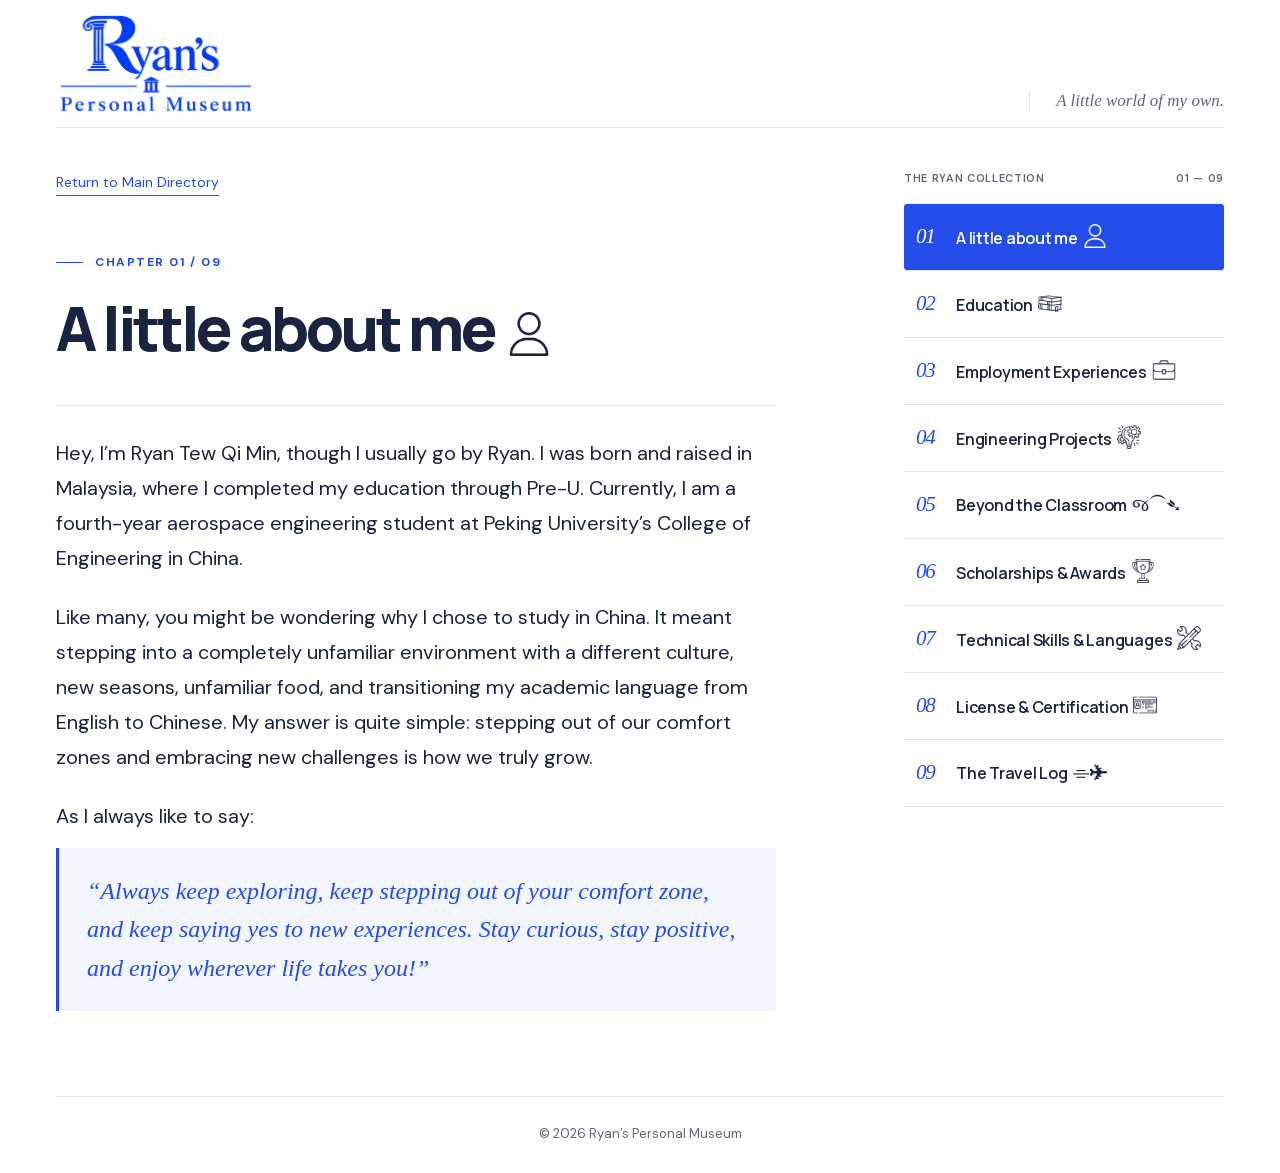
==== about-me/index.html @ bffceb53 "Publish my website" ====
<!doctype html>
<html lang="en">
<head>
  <meta charset="utf-8">
  <meta name="viewport" content="width=device-width, initial-scale=1">
  <meta name="description" content="A little about me — a chapter of Ryan’s Personal Museum.">
  <meta name="theme-color" content="#234ce9">
  <title>A little about me · Ryan’s Personal Museum</title>
  <link rel="icon" type="image/png" href="/favicon-ryan-7318a8cf01.png" sizes="128x128">
  <link rel="stylesheet" href="/assets/fonts/fonts.css">
  <style>
    :root{--blue:#234ce9;--ink:#1a2440;--muted:#606779;--yellow:#ffdf55;--paper:#f2f5fc;--line:#e1e5ee;font-family:'DM Sans',sans-serif;color:var(--ink);background:#fff;color-scheme:light}
    *{box-sizing:border-box}html{scroll-behavior:smooth;scroll-padding-top:2rem}body{margin:0;-webkit-font-smoothing:antialiased}a{color:inherit;text-decoration:none}button{font:inherit;cursor:pointer}button:disabled{cursor:wait;opacity:.65}a,button,input{-webkit-tap-highlight-color:transparent}button:focus-visible,a:focus-visible,input:focus-visible{outline:3px solid var(--blue);outline-offset:6px}.skip{position:fixed;top:-10rem;left:1rem;z-index:5;background:#fff;padding:1rem}.skip:focus{top:1rem}[hidden]{display:none!important}
    .container{width:min(1240px,calc(100% - 112px));margin-inline:auto}.header{height:112px;display:flex;align-items:center;justify-content:space-between;border-bottom:1px solid var(--line)}.brand{display:flex;gap:12px;align-items:center}.brand-mark{width:43px;height:49px;display:grid;place-items:center;border:2px solid var(--blue);border-radius:22px 22px 4px 4px;font:italic bold 32px Georgia,serif;color:var(--blue)}.brand-name{display:block;font:italic 25px Georgia,serif;line-height:1.2}.brand-sub{display:block;font-size:12px;font-weight:700;letter-spacing:.12em;line-height:1.5}.nav{display:flex;align-items:center;gap:32px;font-size:14px}.nav a{padding:10px 0}.nav a:hover{color:var(--blue)}.nav .active{color:var(--blue);border-bottom:1px solid var(--blue)}.nav-note{font:italic 17px Georgia,serif;padding-left:26px;border-left:1px solid var(--line);color:var(--muted)}
    .hero{min-height:690px;display:grid;grid-template-columns:1.17fr 1fr;align-items:center;gap:38px;padding-block:74px 82px}.eyebrow{font-size:12px;font-weight:700;letter-spacing:.13em;color:var(--blue);display:flex;align-items:center;gap:12px;margin:0 0 24px}.eyebrow:before{content:'';height:1px;width:27px;background:currentColor}.hero h1{font-family:Manrope,sans-serif;font-size:clamp(4rem,6.5vw,6.1rem);font-weight:800;letter-spacing:-.065em;line-height:1.08;margin:0}.hero h1 span{display:block}.hero h1 .accent{color:var(--blue)}.welcome{font-size:20px;line-height:1.65;color:var(--muted);max-width:490px;margin:27px 0 29px}.welcome strong{font-weight:500;color:var(--ink)}.journey-button{display:inline-flex;align-items:center;justify-content:center;padding:18px 28px;min-height:58px;border-radius:7px;color:#fff;background:var(--blue);font-weight:600;box-shadow:0 4px 0 #1734ac;transition:transform .2s,box-shadow .2s,background .2s}.journey-button:hover{background:#163ac7;transform:translateY(-2px);box-shadow:0 6px 0 #1734ac}.little-note{margin:18px 0 0;font-size:13px;color:var(--muted)}
    .little-note.hero-email{margin-top:8px;font-size:14px;line-height:1.6}
    .portrait-area{position:relative;isolation:isolate;margin:4px 16px 0 21px;padding:20px 16px 22px}.portrait-area:before{content:'';position:absolute;inset:50px 1px 5px 30px;z-index:-1;background:var(--yellow);border-radius:6px;transform:rotate(5deg)}.portrait-frame{background:#fff;padding:16px 16px 0;border:1px solid var(--line);box-shadow:0 15px 40px #23396812;transform:rotate(-4deg);border-radius:3px}.portrait-image{height:390px;position:relative;background:var(--paper);overflow:hidden;border-radius:1px}.portrait-image img[hidden],.placeholder[hidden]{display:none}.portrait-image img{display:block;width:100%;height:100%;object-fit:cover;object-position:center}.placeholder{height:100%;display:flex;align-items:center;justify-content:center;text-align:center;padding:30px}.placeholder-letter{font:italic 104px Georgia,serif;line-height:1;color:var(--blue);margin-bottom:21px;letter-spacing:-.07em}.placeholder p{font:italic 30px/1.2 Georgia,serif;color:var(--blue);margin:0}.caption{min-height:73px;display:flex;align-items:center;justify-content:space-between;gap:15px;color:var(--ink);font-size:12px;letter-spacing:.08em}.caption-name{font-size:22px;line-height:1;letter-spacing:0}.caption span:last-child{font:italic 20px Georgia,serif;letter-spacing:0;color:var(--blue)}.portrait-tag{position:absolute;right:-8px;top:0;z-index:2;background:var(--yellow);border:1px solid #ebc234;padding:11px 17px;font-size:12px;line-height:1.5;font-weight:700;letter-spacing:.08em;transform:rotate(6deg);box-shadow:0 3px 10px #1a24400a}
    .entrance-strip{border-top:1px solid var(--line);border-bottom:1px solid var(--line);display:flex;align-items:center;justify-content:space-between;gap:20px;padding:23px 0;font-size:12px;letter-spacing:.075em;font-weight:500}.entrance-strip .museum-note{font:italic 18px Georgia,serif;letter-spacing:0;color:var(--muted)}.ticket{display:flex;align-items:center;gap:12px}.ticket-icon{font-size:22px;color:var(--blue)}
    .about{padding-block:105px 110px;display:grid;grid-template-columns:.65fr 1fr;gap:65px;align-items:start}.section-number{font:italic 52px Georgia,serif;letter-spacing:-.08em;color:var(--blue);margin:0 0 20px}.about h2{font-family:Manrope,sans-serif;font-size:42px;line-height:1.2;letter-spacing:-.045em;margin:0}.about-copy{padding-top:12px}.about-lead{font:32px/1.45 Georgia,serif;margin:0 0 19px;max-width:640px}.about-copy>p:not(.about-lead){font-size:18px;line-height:1.75;color:var(--muted);margin:0;max-width:610px}.education{display:flex;align-items:center;gap:14px;margin-top:28px;font-size:14px;color:var(--blue)}.education svg{width:26px;height:26px;flex-shrink:0}.education strong{display:block;font-weight:600;line-height:1.6}.education span{font-size:13px;color:var(--muted)}.footer{border-top:1px solid var(--line);padding:28px 0 31px;display:flex;justify-content:space-between;align-items:center;font-size:13px;color:var(--muted)}.footer a:hover{color:var(--blue)}
    .entrance-footer{justify-content:center;text-align:center}
    @media(min-width:1550px){.hero{min-height:calc(100svh - 183px)}}
    @media(max-width:1050px){.container{width:calc(100% - 64px)}.hero{gap:25px;min-height:640px}.hero h1{font-size:clamp(3.8rem,7.4vw,5rem)}.portrait-area{margin:0;padding:16px 8px 16px}.portrait-image{height:350px}.portrait-frame{padding:12px 12px 0}.welcome{font-size:18px}.nav-note{display:none}.about{gap:40px}.about-lead{font-size:28px}}
    @media(max-width:740px){.container{width:calc(100% - 40px)}.header{height:89px}.brand-mark{width:35px;height:40px;font-size:26px}.brand-name{font-size:23px}.brand-sub{font-size:10px}.nav{gap:18px;font-size:13px}.hero{grid-template-columns:1fr;padding:45px 0 50px;gap:38px}.eyebrow{margin-bottom:20px;font-size:11px}.hero h1{font-size:clamp(3.8rem,11vw,5.5rem);letter-spacing:-.065em;line-height:1.05}.welcome{font-size:18px;max-width:450px;margin:23px 0 25px}.portrait-area{width:min(380px,calc(100% - 24px));justify-self:center;margin:0 0 0 -5px;padding:18px 7px 16px}.portrait-image{height:345px}.portrait-tag{right:-12px;font-size:11px}.caption{min-height:65px}.entrance-strip{font-size:10px;gap:8px;padding:20px 0}.entrance-strip .museum-note{font-size:15px}.entrance-strip .edition{display:none}.about{grid-template-columns:1fr;padding:64px 0 65px;gap:23px}.section-number{font-size:40px;margin-bottom:13px}.about h2{font-size:35px}.about-copy{padding-top:0}.about-lead{font-size:26px}.about-copy>p:not(.about-lead){font-size:17px}.footer{gap:16px;font-size:12px;padding:24px 0}.little-note{font-size:12px}}
    @media(max-width:370px){.nav{gap:12px}.nav .active{display:none}.hero h1{font-size:3.5rem}.entrance-strip .museum-note{font-size:13px}.footer{flex-wrap:wrap}.portrait-image{height:310px}}
    @media(prefers-reduced-motion:reduce){html{scroll-behavior:auto}*,*:before,*:after{transition:none!important}}
    .header{height:128px}.header .nav{align-self:flex-end;margin-bottom:16px}.brand-logo{display:block;width:200px;max-width:100%;height:auto}
    @media(max-width:740px){.header{height:108px}.brand-logo{width:160px}}
  </style>

  <style>
    .collection-page{display:grid;grid-template-columns:.9fr 1.1fr;gap:70px;align-items:start;min-height:calc(100svh - 197px);padding:76px 0 70px}.collection-intro{padding-top:22px}.collection-page h1,.chapter-page h1{font-family:Manrope,sans-serif;font-size:clamp(46px,4.8vw,68px);font-weight:800;line-height:1.12;letter-spacing:-.055em;margin:0}.collection-page h1 span{color:var(--blue)}.collection-welcome{max-width:340px;font-size:19px;line-height:1.7;color:var(--muted);margin:25px 0 42px}.collection-ticket{display:inline-flex;align-items:center;gap:23px;background:var(--yellow);padding:23px 27px;transform:rotate(-3deg);border:1px solid #ebc234;border-radius:3px}.collection-count{font:italic 62px/1 Georgia,serif;letter-spacing:-.08em;color:var(--ink)}.collection-ticket>span:last-child{font-size:12px;line-height:1.9;font-weight:600;letter-spacing:.07em}.collection-list-heading{display:flex;justify-content:space-between;gap:20px;font-size:12px;font-weight:600;letter-spacing:.09em;padding:0 18px 19px;color:var(--muted)}.chapter-list{margin:0;padding:0;list-style:none;border-top:1px solid var(--line)}.chapter-list li{border-bottom:1px solid var(--line)}.chapter-link{display:grid;grid-template-columns:44px 1fr;gap:21px;align-items:center;min-height:81px;padding:19px 18px;border-radius:3px;transition:background .2s,color .2s}.chapter-link:hover{background:var(--paper);color:var(--blue)}.chapter-link:focus-visible{outline-offset:-3px;background:var(--paper)}.chapter-number{font:italic 26px/1.2 Georgia,serif;color:var(--blue);letter-spacing:-.06em}.chapter-title{font-family:Manrope,sans-serif;font-size:21px;font-weight:600;line-height:1.4;letter-spacing:-.02em}.chapter-link:hover .chapter-title{text-decoration:underline;text-underline-offset:5px;text-decoration-thickness:1px}.collection-footnote{font:italic 17px/1.5 Georgia,serif;color:var(--muted);padding:0 18px;margin:22px 0 0}.back-link{display:inline-block;color:var(--blue);font-size:14px;border-bottom:1px solid currentColor;padding-bottom:4px;margin-bottom:58px}.back-link:hover{color:var(--ink)}.chapter-page{min-height:calc(100svh - 197px);padding:43px 0 85px;max-width:850px}.chapter-page h1{max-width:800px;overflow-wrap:break-word}.chapter-empty{margin-top:42px;border-top:1px solid var(--line);padding-top:26px}.chapter-status{display:inline-block;padding:7px 12px;background:var(--yellow);font-size:12px;letter-spacing:.09em;font-weight:600;border-radius:3px}.chapter-empty p{font-size:19px;line-height:1.7;color:var(--muted);margin:18px 0 0}.collection-footer{gap:20px}.collection-footer a{color:var(--blue)}
    @media(max-width:1050px){.collection-page{gap:40px;padding-top:58px}.collection-page h1{font-size:52px}.chapter-title{font-size:19px}.chapter-link{gap:14px;padding-inline:13px}.collection-list-heading,.collection-footnote{padding-inline:13px}.collection-welcome{font-size:18px}}
    @media(max-width:740px){.collection-page{grid-template-columns:1fr;gap:38px;padding:41px 0 48px}.collection-intro{padding:0}.collection-page h1,.chapter-page h1{font-size:clamp(42px,9vw,56px)}.collection-page .eyebrow,.chapter-page .eyebrow{font-size:12px}.collection-welcome{font-size:17px;max-width:370px;margin:20px 0 24px}.collection-ticket{padding:12px 19px;gap:16px;transform:rotate(-2deg)}.collection-count{font-size:39px}.collection-ticket>span:last-child{font-size:12px;line-height:1.7}.chapter-link{min-height:79px;grid-template-columns:32px 1fr;gap:15px;padding:19px 10px}.chapter-title{font-size:18px}.chapter-number{font-size:24px}.collection-list-heading{font-size:12px;padding-inline:10px;padding-bottom:17px;letter-spacing:.04em}.collection-footnote{font-size:16px;padding-inline:10px;margin-top:19px}.collection-footer{align-items:flex-start;flex-wrap:wrap;font-size:12px}.chapter-page{padding:30px 0 60px;min-height:calc(100svh - 195px)}.back-link{margin-bottom:47px}.chapter-empty{margin-top:31px}.chapter-empty p{font-size:17px}}
    .chapter-footer{justify-content:center;text-align:center}
    .chapter-story{max-width:720px;margin-top:42px;border-top:1px solid var(--line);padding-top:30px}.chapter-story>p{font-size:1.125rem;line-height:1.85;color:var(--muted);margin:0 0 24px}.chapter-story .story-intro{font-size:1.25rem;line-height:1.75;color:var(--ink)}.chapter-story .story-motto-intro{margin-bottom:14px;color:var(--ink)}.story-motto{margin:0;padding:24px 28px;background:var(--paper);border-left:3px solid var(--blue);border-radius:0 3px 3px 0}.story-motto p{margin:0;font:italic 1.5rem/1.6 Georgia,serif;color:var(--blue)}
    @media(max-width:740px){.chapter-story{margin-top:31px;padding-top:24px}.chapter-story>p{font-size:1.0625rem;margin-bottom:22px}.chapter-story .story-intro{font-size:1.125rem}.story-motto{padding:20px}.story-motto p{font-size:1.25rem}}
    .collection-page{grid-template-columns:1fr;gap:40px}
    .collection-intro{padding-top:0}
    .collection-welcome{max-width:740px;margin:20px 0 0}
    .collection-list-heading,.collection-footnote{padding-inline:0}
    .chapter-emoji{display:inline-block;white-space:nowrap;margin-left:2px;font-weight:400;letter-spacing:0}
    .chapter-image-icon{display:inline-block;width:1.35em;height:1.35em;background:currentColor;vertical-align:-.24em;-webkit-mask-image:var(--chapter-icon);mask-image:var(--chapter-icon);-webkit-mask-size:contain;mask-size:contain;-webkit-mask-position:center;mask-position:center;-webkit-mask-repeat:no-repeat;mask-repeat:no-repeat}
    .chapter-image-icon--education{transform:translateY(-.15em)}
    .chapter-heading-ending{white-space:nowrap}
    .chapter-heading-emoji{display:inline-block;white-space:nowrap;margin-left:.08em;font-size:.72em;line-height:1.2;font-weight:400;letter-spacing:0;vertical-align:baseline}
    .chapter-heading-emoji .chapter-image-icon{width:1em;height:1em;vertical-align:-.12em}
    .chapter-page{display:grid;grid-template-columns:minmax(0,1fr) 320px;gap:clamp(36px,5vw,64px);align-items:start;max-width:none}
    .chapter-content{min-width:0}
    .chapter-sidebar{position:sticky;top:32px;min-width:0}
    .chapter-sidebar .collection-list-heading{padding:0 0 18px;font-size:11px;letter-spacing:.06em}
    .chapter-sidebar .chapter-link{grid-template-columns:28px minmax(0,1fr);gap:12px;min-height:66px;padding:15px 12px}
    .chapter-sidebar .chapter-number{font-size:21px}
    .chapter-sidebar .chapter-title{font-size:16px;letter-spacing:-.015em}
    .chapter-sidebar .chapter-emoji{font-size:18px}
    .chapter-sidebar .chapter-link[aria-current="page"]{background:var(--blue);color:#fff}
    .chapter-sidebar .chapter-link[aria-current="page"] .chapter-number{color:#fff}
    .chapter-sidebar .chapter-link[aria-current="page"]:focus-visible{outline-color:var(--yellow)}
    @media(max-width:1050px){.chapter-page{grid-template-columns:minmax(0,1fr) 280px;gap:32px}}
    @media(max-width:740px){.chapter-page{grid-template-columns:minmax(0,1fr);gap:42px}.chapter-sidebar{position:static}.chapter-sidebar .chapter-link{min-height:64px}.chapter-sidebar .chapter-title{font-size:17px}}
    .education-list{display:grid;gap:18px;margin-top:42px}
    .classroom-programs{grid-template-columns:minmax(0,1fr)}
    .classroom-programs>.education-card{min-width:0}
    .scholarship-list{grid-template-columns:minmax(0,1fr)}
    .scholarship-card{min-width:0;padding:24px;border:1px solid var(--line);border-radius:7px;background:#fff}
    .scholarship-card h2{margin:0}
    @media(max-width:1050px){.scholarship-card{padding:20px}}
    .skills-content{display:grid;gap:34px;margin-top:42px}
    .skill-group{min-width:0}
    .skill-group>h2{margin:0 0 16px;font-family:Manrope,sans-serif;font-size:22px;line-height:1.4;font-weight:700;letter-spacing:-.025em;color:var(--ink)}
    .skill-grid{display:grid;grid-template-columns:repeat(auto-fit,minmax(min(100%,300px),1fr));gap:14px}
    .skill-card{display:grid;grid-template-columns:minmax(0,1fr)96px;align-items:center;gap:16px;min-width:0;min-height:116px;padding:20px;border:1px solid var(--line);border-radius:7px;background:#fff}
    .skill-card h3{margin:0;min-width:0;font-family:Manrope,sans-serif;font-size:18px;line-height:1.6;font-weight:700;letter-spacing:-.015em;color:var(--ink);overflow-wrap:break-word}
    .skill-info{min-width:0}
    .skill-card.language-card{grid-template-columns:minmax(0,1fr)}
    .skill-proficiency{margin:8px 0 0;font-size:15px;line-height:1.65;color:var(--muted)}
    .skill-image{display:block;width:96px;max-width:100%;height:80px;object-fit:contain;justify-self:end}
    @media(max-width:580px){.skills-content{gap:28px;margin-top:31px}.skill-card{grid-template-columns:minmax(0,1fr)64px;gap:12px;min-height:100px;padding:16px}.skill-card h3{font-size:17px}.skill-image{width:64px;height:64px}}
    .education-card{border:1px solid var(--line);border-radius:7px;background:#fff;transition:border-color .2s}
    .education-card:hover,.education-card[open]{border-color:#b7c4f5}
    .education-card summary{display:block;padding:24px;list-style:none;cursor:pointer;border-radius:7px}
    .education-card summary::-webkit-details-marker{display:none}
    .education-card summary::marker{content:''}
    .education-card summary:focus-visible{outline:3px solid var(--blue);outline-offset:4px}
    .education-card-head{display:grid;grid-template-columns:minmax(0,1fr) 180px;gap:24px;align-items:center}
    .education-info{min-width:0}
    .education-school-name{display:block;font-family:Manrope,sans-serif;font-size:22px;line-height:1.4;font-weight:700;letter-spacing:-.025em;color:var(--ink)}
    .education-highlight{display:block;margin-top:8px;font-size:16px;line-height:1.6;font-weight:700;color:var(--ink)}
    .education-period,.education-location{display:block;font-size:15px;line-height:1.65;color:var(--muted)}
    .education-period{margin-top:10px}.education-location{margin-top:3px}
    .education-logo{display:block;width:180px;max-width:100%;height:auto;object-fit:contain;justify-self:end}
    .education-toggle{display:flex;align-items:center;justify-content:space-between;gap:16px;margin-top:18px;font-size:13px;line-height:1.5;font-weight:500;color:var(--blue)}
    .education-toggle svg{width:20px;height:20px;flex-shrink:0;transition:transform .2s}
    .education-card .collapse-label,.education-card[open] .expand-label{display:none}
    .education-card[open] .collapse-label{display:inline}
    .education-card[open] .education-toggle svg{transform:rotate(45deg)}
    .education-description{min-height:96px;border-top:1px solid var(--line);margin:0 24px 24px;padding-top:22px}
    .education-description p{margin:0;font-size:17px;line-height:1.75;color:var(--muted)}
    .project-module{min-width:0;border:1px solid var(--line);border-radius:7px;background:#fff}
    .project-module>.education-card{border:0;background:transparent}
    .project-report{display:flex;flex-wrap:wrap;align-items:center;gap:8px 18px;border-top:1px solid var(--line);margin:0 24px;padding:18px 0 22px}
    .project-report-link{font:inherit;font-size:14px;line-height:1.5;color:var(--blue);background:none;border:0;padding:0;text-align:left;text-decoration:underline;text-underline-offset:4px}
    .project-report-link:hover{color:var(--ink)}
    .project-report-link:focus-visible{outline:3px solid var(--blue);outline-offset:4px}
    .project-report-link:disabled{cursor:not-allowed;color:var(--muted);text-decoration:none}
    .project-report-status{font-size:13px;line-height:1.5;color:var(--muted)}
    .engineering-projects-content{margin-top:30px}
    .engineering-projects-content .education-list{grid-template-columns:minmax(0,1fr);margin-top:20px}
    .project-language-note{flex:1 1 260px;margin:0;font-size:14px;line-height:1.6;color:var(--muted)}
    .project-gallery{margin-top:28px;min-width:0}
    .gallery-stage{position:relative;min-width:0}
    .gallery-image-button{position:relative;display:block;width:100%;padding:0;border:1px solid var(--line);border-radius:6px;background:var(--paper);cursor:zoom-in;overflow:hidden}
    .gallery-main-image{display:block;width:100%;height:clamp(200px,32vw,400px);object-fit:contain}
    .gallery-enlarge-label{position:absolute;right:12px;top:12px;padding:6px 10px;background:rgba(255,255,255,.94);border:1px solid var(--line);border-radius:4px;font-size:12px;font-weight:500;color:var(--ink)}
    .gallery-arrow,.gallery-close{display:inline-flex;align-items:center;justify-content:center;width:44px;height:44px;padding:0;border:1px solid var(--line);border-radius:50%;background:rgba(255,255,255,.96);color:var(--blue);flex-shrink:0}
    .gallery-arrow{position:absolute;top:50%;transform:translateY(-50%)}
    .gallery-previous{left:10px}.gallery-next{right:10px}
    .gallery-arrow svg,.gallery-close svg{width:22px;height:22px}
    .gallery-arrow:hover,.gallery-close:hover{background:var(--blue);border-color:var(--blue);color:#fff}
    .gallery-caption{display:flex;justify-content:flex-end;align-items:center;gap:16px;margin-top:12px;font-size:14px;line-height:1.5;color:var(--muted)}
    .gallery-position{white-space:nowrap;font-variant-numeric:tabular-nums;color:var(--blue)}
    .gallery-thumbnails{display:flex;gap:10px;overflow-x:auto;min-width:0;width:100%;max-width:100%;margin-top:16px;padding:5px 4px 9px;scrollbar-width:thin;scrollbar-color:#c5cef0 transparent}
    .gallery-thumbnail{flex:0 0 96px;height:68px;padding:3px;border:2px solid transparent;border-radius:5px;background:var(--paper);transition:border-color .15s,background .15s}
    .gallery-thumbnail img{display:block;width:100%;height:100%;object-fit:contain;border-radius:2px}
    .gallery-thumbnail[aria-current="true"]{border-color:var(--blue);background:#edf1ff}
    .gallery-image-button:focus-visible,.gallery-thumbnail:focus-visible,.gallery-arrow:focus-visible,.gallery-close:focus-visible{outline:3px solid var(--blue);outline-offset:2px}
    .gallery-viewer{width:min(1200px,calc(100vw - 40px));max-width:none;max-height:calc(100svh - 32px);padding:20px;border:1px solid var(--line);border-radius:9px;background:#fff;color:var(--ink);overflow:auto}
    .gallery-viewer::backdrop{background:rgba(16,25,48,.8)}
    .gallery-viewer-header{display:flex;align-items:center;justify-content:space-between;gap:20px;margin-bottom:14px}
    .gallery-viewer-header h2{margin:0;font-family:Manrope,sans-serif;font-size:18px;line-height:1.4;font-weight:700;letter-spacing:-.02em}
    .gallery-viewer-stage{border-radius:6px;background:var(--paper);overflow:hidden}
    .gallery-viewer-image{display:block;width:100%;height:min(72svh,760px);object-fit:contain}
    @media(max-width:580px){.gallery-thumbnail{flex-basis:78px;height:58px}.gallery-viewer{width:calc(100vw - 20px);padding:12px}.gallery-viewer-header h2{font-size:16px}.gallery-viewer-image{height:66svh}.gallery-enlarge-label{top:8px;right:8px}.gallery-previous{left:7px}.gallery-next{right:7px}}
    @media(prefers-reduced-motion:reduce){.gallery-thumbnail{transition:none}}
    @media(max-width:1050px){.education-card summary{padding:20px}.education-card-head{grid-template-columns:minmax(0,1fr) 110px;gap:16px}.education-logo{width:110px}.education-school-name{font-size:19px}.education-description{margin:0 20px 20px}}
    @media(max-width:1050px){.project-report{margin-inline:20px}}
    @media(max-width:740px){.education-list{margin-top:31px}}
    @media(max-width:580px){.education-card-head{grid-template-columns:minmax(0,1fr);gap:14px}.education-logo{width:140px}.education-school-name{font-size:20px}}
  </style>
</head>
<body>
  <a class="skip" href="#main">Skip to content</a>
  <div class="container"><header class="header">
      <a class="brand" href="/" aria-label="Ryan’s Personal Museum, home"><img class="brand-logo" src="/assets/ryan-full-logo-3eee0b24a0.png" alt="Ryan’s Personal Museum" width="811" height="427"></a>
      <div class="nav"><span class="nav-note">A little world of my own.</span></div>
    </header>
    <main class="chapter-page" id="main">
      <div class="chapter-content">
        <a class="back-link" href="/journey">Return to Main Directory</a>
        <p class="eyebrow">CHAPTER 01 / 09</p>
        <h1>A little about <span class="chapter-heading-ending">me <span class="chapter-heading-emoji" aria-hidden="true"><span class="chapter-image-icon" style="--chapter-icon:url('/assets/collection-about-me-6a48cc3041eb.png')"></span></span></span></h1>
        
      <div class="chapter-story">
        <p class="story-intro">Hey, I’m Ryan Tew Qi Min, though I usually go by Ryan. I was born and raised in Malaysia, where I completed my education through Pre-U. Currently, I am a fourth-year aerospace engineering student at Peking University’s College of Engineering in China.</p>
        <p class="story-intro">Like many, you might be wondering why I chose to study in China. It meant stepping into a completely unfamiliar environment with a different culture, new seasons, unfamiliar food, and transitioning my academic language from English to Chinese. My answer is quite simple: stepping out of our comfort zones and embracing new challenges is how we truly grow.</p>
        <p class="story-intro story-motto-intro">As I always like to say:</p>
        <blockquote class="story-motto"><p>“Always keep exploring, keep stepping out of your comfort zone, and keep saying yes to new experiences. Stay curious, stay positive, and enjoy wherever life takes you!”</p></blockquote>
      </div>
      </div>
      
      <nav class="chapter-navigation chapter-sidebar" aria-label="Museum collections">
        <div class="collection-list-heading"><span>THE RYAN COLLECTION</span><span>01 — 09</span></div>
        <ol class="chapter-list">
          <li><a class="chapter-link" href="/about-me" aria-current="page"><span class="chapter-number" aria-hidden="true">01</span><span class="chapter-title">A little about me <span class="chapter-emoji" aria-hidden="true"><span class="chapter-image-icon" style="--chapter-icon:url('/assets/collection-about-me-6a48cc3041eb.png')"></span></span></span></a></li>
          <li><a class="chapter-link" href="/education"><span class="chapter-number" aria-hidden="true">02</span><span class="chapter-title">Education <span class="chapter-emoji" aria-hidden="true"><span class="chapter-image-icon chapter-image-icon--education" style="--chapter-icon:url('/assets/collection-education-22a7ab5d7e4b.png')"></span></span></span></a></li>
          <li><a class="chapter-link" href="/employment-experiences"><span class="chapter-number" aria-hidden="true">03</span><span class="chapter-title">Employment Experiences <span class="chapter-emoji" aria-hidden="true"><span class="chapter-image-icon" style="--chapter-icon:url('/assets/collection-employment-experiences-5f4cc6c83784.png')"></span></span></span></a></li>
          <li><a class="chapter-link" href="/engineering-projects"><span class="chapter-number" aria-hidden="true">04</span><span class="chapter-title">Engineering Projects <span class="chapter-emoji" aria-hidden="true"><span class="chapter-image-icon" style="--chapter-icon:url('/assets/collection-engineering-projects-86554e277fe8.png')"></span></span></span></a></li>
          <li><a class="chapter-link" href="/beyond-the-classroom"><span class="chapter-number" aria-hidden="true">05</span><span class="chapter-title">Beyond the Classroom <span class="chapter-emoji" aria-hidden="true">જ⁀➴</span></span></a></li>
          <li><a class="chapter-link" href="/scholarships-awards"><span class="chapter-number" aria-hidden="true">06</span><span class="chapter-title">Scholarships &amp; Awards <span class="chapter-emoji" aria-hidden="true"><span class="chapter-image-icon" style="--chapter-icon:url('/assets/collection-scholarships-awards-88cdcea66436.png')"></span></span></span></a></li>
          <li><a class="chapter-link" href="/technical-skills-languages"><span class="chapter-number" aria-hidden="true">07</span><span class="chapter-title">Technical Skills &amp; Languages <span class="chapter-emoji" aria-hidden="true"><span class="chapter-image-icon" style="--chapter-icon:url('/assets/collection-technical-skills-languages-c193c7332fa7.png')"></span></span></span></a></li>
          <li><a class="chapter-link" href="/license-certification"><span class="chapter-number" aria-hidden="true">08</span><span class="chapter-title">License &amp; Certification <span class="chapter-emoji" aria-hidden="true"><span class="chapter-image-icon" style="--chapter-icon:url('/assets/collection-license-certification-ed78a964f754.png')"></span></span></span></a></li>
          <li><a class="chapter-link" href="/travel-log"><span class="chapter-number" aria-hidden="true">09</span><span class="chapter-title">The Travel Log <span class="chapter-emoji" aria-hidden="true">⌯✈︎</span></span></a></li>
        </ol>
        
      </nav>
    </main>
    <footer class="footer chapter-footer"><span>© 2026 Ryan’s Personal Museum</span></footer>
  </div>
  
</body>
</html>
---- assets/fonts/fonts.css ----
/* Self-hosted copy of the exact Google Fonts CSS response; source URLs and licenses are recorded in manifest.json. */
/* latin-ext */
@font-face {
  font-family: 'DM Sans';
  font-style: normal;
  font-weight: 400;
  font-display: swap;
  src: url(/assets/fonts/dm-sans-v17-latin-ext.woff2) format('woff2');
  unicode-range: U+0100-02BA, U+02BD-02C5, U+02C7-02CC, U+02CE-02D7, U+02DD-02FF, U+0304, U+0308, U+0329, U+1D00-1DBF, U+1E00-1E9F, U+1EF2-1EFF, U+2020, U+20A0-20AB, U+20AD-20C0, U+2113, U+2C60-2C7F, U+A720-A7FF;
}
/* latin */
@font-face {
  font-family: 'DM Sans';
  font-style: normal;
  font-weight: 400;
  font-display: swap;
  src: url(/assets/fonts/dm-sans-v17-latin.woff2) format('woff2');
  unicode-range: U+0000-00FF, U+0131, U+0152-0153, U+02BB-02BC, U+02C6, U+02DA, U+02DC, U+0304, U+0308, U+0329, U+2000-206F, U+20AC, U+2122, U+2191, U+2193, U+2212, U+2215, U+FEFF, U+FFFD;
}
/* latin-ext */
@font-face {
  font-family: 'DM Sans';
  font-style: normal;
  font-weight: 500;
  font-display: swap;
  src: url(/assets/fonts/dm-sans-v17-latin-ext.woff2) format('woff2');
  unicode-range: U+0100-02BA, U+02BD-02C5, U+02C7-02CC, U+02CE-02D7, U+02DD-02FF, U+0304, U+0308, U+0329, U+1D00-1DBF, U+1E00-1E9F, U+1EF2-1EFF, U+2020, U+20A0-20AB, U+20AD-20C0, U+2113, U+2C60-2C7F, U+A720-A7FF;
}
/* latin */
@font-face {
  font-family: 'DM Sans';
  font-style: normal;
  font-weight: 500;
  font-display: swap;
  src: url(/assets/fonts/dm-sans-v17-latin.woff2) format('woff2');
  unicode-range: U+0000-00FF, U+0131, U+0152-0153, U+02BB-02BC, U+02C6, U+02DA, U+02DC, U+0304, U+0308, U+0329, U+2000-206F, U+20AC, U+2122, U+2191, U+2193, U+2212, U+2215, U+FEFF, U+FFFD;
}
/* latin-ext */
@font-face {
  font-family: 'DM Sans';
  font-style: normal;
  font-weight: 600;
  font-display: swap;
  src: url(/assets/fonts/dm-sans-v17-latin-ext.woff2) format('woff2');
  unicode-range: U+0100-02BA, U+02BD-02C5, U+02C7-02CC, U+02CE-02D7, U+02DD-02FF, U+0304, U+0308, U+0329, U+1D00-1DBF, U+1E00-1E9F, U+1EF2-1EFF, U+2020, U+20A0-20AB, U+20AD-20C0, U+2113, U+2C60-2C7F, U+A720-A7FF;
}
/* latin */
@font-face {
  font-family: 'DM Sans';
  font-style: normal;
  font-weight: 600;
  font-display: swap;
  src: url(/assets/fonts/dm-sans-v17-latin.woff2) format('woff2');
  unicode-range: U+0000-00FF, U+0131, U+0152-0153, U+02BB-02BC, U+02C6, U+02DA, U+02DC, U+0304, U+0308, U+0329, U+2000-206F, U+20AC, U+2122, U+2191, U+2193, U+2212, U+2215, U+FEFF, U+FFFD;
}
/* latin-ext */
@font-face {
  font-family: 'DM Sans';
  font-style: normal;
  font-weight: 700;
  font-display: swap;
  src: url(/assets/fonts/dm-sans-v17-latin-ext.woff2) format('woff2');
  unicode-range: U+0100-02BA, U+02BD-02C5, U+02C7-02CC, U+02CE-02D7, U+02DD-02FF, U+0304, U+0308, U+0329, U+1D00-1DBF, U+1E00-1E9F, U+1EF2-1EFF, U+2020, U+20A0-20AB, U+20AD-20C0, U+2113, U+2C60-2C7F, U+A720-A7FF;
}
/* latin */
@font-face {
  font-family: 'DM Sans';
  font-style: normal;
  font-weight: 700;
  font-display: swap;
  src: url(/assets/fonts/dm-sans-v17-latin.woff2) format('woff2');
  unicode-range: U+0000-00FF, U+0131, U+0152-0153, U+02BB-02BC, U+02C6, U+02DA, U+02DC, U+0304, U+0308, U+0329, U+2000-206F, U+20AC, U+2122, U+2191, U+2193, U+2212, U+2215, U+FEFF, U+FFFD;
}
/* cyrillic-ext */
@font-face {
  font-family: 'Manrope';
  font-style: normal;
  font-weight: 500;
  font-display: swap;
  src: url(/assets/fonts/manrope-v20-cyrillic-ext.woff2) format('woff2');
  unicode-range: U+0460-052F, U+1C80-1C8A, U+20B4, U+2DE0-2DFF, U+A640-A69F, U+FE2E-FE2F;
}
/* cyrillic */
@font-face {
  font-family: 'Manrope';
  font-style: normal;
  font-weight: 500;
  font-display: swap;
  src: url(/assets/fonts/manrope-v20-cyrillic.woff2) format('woff2');
  unicode-range: U+0301, U+0400-045F, U+0490-0491, U+04B0-04B1, U+2116;
}
/* greek */
@font-face {
  font-family: 'Manrope';
  font-style: normal;
  font-weight: 500;
  font-display: swap;
  src: url(/assets/fonts/manrope-v20-greek.woff2) format('woff2');
  unicode-range: U+0370-0377, U+037A-037F, U+0384-038A, U+038C, U+038E-03A1, U+03A3-03FF;
}
/* vietnamese */
@font-face {
  font-family: 'Manrope';
  font-style: normal;
  font-weight: 500;
  font-display: swap;
  src: url(/assets/fonts/manrope-v20-vietnamese.woff2) format('woff2');
  unicode-range: U+0102-0103, U+0110-0111, U+0128-0129, U+0168-0169, U+01A0-01A1, U+01AF-01B0, U+0300-0301, U+0303-0304, U+0308-0309, U+0323, U+0329, U+1EA0-1EF9, U+20AB;
}
/* latin-ext */
@font-face {
  font-family: 'Manrope';
  font-style: normal;
  font-weight: 500;
  font-display: swap;
  src: url(/assets/fonts/manrope-v20-latin-ext.woff2) format('woff2');
  unicode-range: U+0100-02BA, U+02BD-02C5, U+02C7-02CC, U+02CE-02D7, U+02DD-02FF, U+0304, U+0308, U+0329, U+1D00-1DBF, U+1E00-1E9F, U+1EF2-1EFF, U+2020, U+20A0-20AB, U+20AD-20C0, U+2113, U+2C60-2C7F, U+A720-A7FF;
}
/* latin */
@font-face {
  font-family: 'Manrope';
  font-style: normal;
  font-weight: 500;
  font-display: swap;
  src: url(/assets/fonts/manrope-v20-latin.woff2) format('woff2');
  unicode-range: U+0000-00FF, U+0131, U+0152-0153, U+02BB-02BC, U+02C6, U+02DA, U+02DC, U+0304, U+0308, U+0329, U+2000-206F, U+20AC, U+2122, U+2191, U+2193, U+2212, U+2215, U+FEFF, U+FFFD;
}
/* cyrillic-ext */
@font-face {
  font-family: 'Manrope';
  font-style: normal;
  font-weight: 600;
  font-display: swap;
  src: url(/assets/fonts/manrope-v20-cyrillic-ext.woff2) format('woff2');
  unicode-range: U+0460-052F, U+1C80-1C8A, U+20B4, U+2DE0-2DFF, U+A640-A69F, U+FE2E-FE2F;
}
/* cyrillic */
@font-face {
  font-family: 'Manrope';
  font-style: normal;
  font-weight: 600;
  font-display: swap;
  src: url(/assets/fonts/manrope-v20-cyrillic.woff2) format('woff2');
  unicode-range: U+0301, U+0400-045F, U+0490-0491, U+04B0-04B1, U+2116;
}
/* greek */
@font-face {
  font-family: 'Manrope';
  font-style: normal;
  font-weight: 600;
  font-display: swap;
  src: url(/assets/fonts/manrope-v20-greek.woff2) format('woff2');
  unicode-range: U+0370-0377, U+037A-037F, U+0384-038A, U+038C, U+038E-03A1, U+03A3-03FF;
}
/* vietnamese */
@font-face {
  font-family: 'Manrope';
  font-style: normal;
  font-weight: 600;
  font-display: swap;
  src: url(/assets/fonts/manrope-v20-vietnamese.woff2) format('woff2');
  unicode-range: U+0102-0103, U+0110-0111, U+0128-0129, U+0168-0169, U+01A0-01A1, U+01AF-01B0, U+0300-0301, U+0303-0304, U+0308-0309, U+0323, U+0329, U+1EA0-1EF9, U+20AB;
}
/* latin-ext */
@font-face {
  font-family: 'Manrope';
  font-style: normal;
  font-weight: 600;
  font-display: swap;
  src: url(/assets/fonts/manrope-v20-latin-ext.woff2) format('woff2');
  unicode-range: U+0100-02BA, U+02BD-02C5, U+02C7-02CC, U+02CE-02D7, U+02DD-02FF, U+0304, U+0308, U+0329, U+1D00-1DBF, U+1E00-1E9F, U+1EF2-1EFF, U+2020, U+20A0-20AB, U+20AD-20C0, U+2113, U+2C60-2C7F, U+A720-A7FF;
}
/* latin */
@font-face {
  font-family: 'Manrope';
  font-style: normal;
  font-weight: 600;
  font-display: swap;
  src: url(/assets/fonts/manrope-v20-latin.woff2) format('woff2');
  unicode-range: U+0000-00FF, U+0131, U+0152-0153, U+02BB-02BC, U+02C6, U+02DA, U+02DC, U+0304, U+0308, U+0329, U+2000-206F, U+20AC, U+2122, U+2191, U+2193, U+2212, U+2215, U+FEFF, U+FFFD;
}
/* cyrillic-ext */
@font-face {
  font-family: 'Manrope';
  font-style: normal;
  font-weight: 700;
  font-display: swap;
  src: url(/assets/fonts/manrope-v20-cyrillic-ext.woff2) format('woff2');
  unicode-range: U+0460-052F, U+1C80-1C8A, U+20B4, U+2DE0-2DFF, U+A640-A69F, U+FE2E-FE2F;
}
/* cyrillic */
@font-face {
  font-family: 'Manrope';
  font-style: normal;
  font-weight: 700;
  font-display: swap;
  src: url(/assets/fonts/manrope-v20-cyrillic.woff2) format('woff2');
  unicode-range: U+0301, U+0400-045F, U+0490-0491, U+04B0-04B1, U+2116;
}
/* greek */
@font-face {
  font-family: 'Manrope';
  font-style: normal;
  font-weight: 700;
  font-display: swap;
  src: url(/assets/fonts/manrope-v20-greek.woff2) format('woff2');
  unicode-range: U+0370-0377, U+037A-037F, U+0384-038A, U+038C, U+038E-03A1, U+03A3-03FF;
}
/* vietnamese */
@font-face {
  font-family: 'Manrope';
  font-style: normal;
  font-weight: 700;
  font-display: swap;
  src: url(/assets/fonts/manrope-v20-vietnamese.woff2) format('woff2');
  unicode-range: U+0102-0103, U+0110-0111, U+0128-0129, U+0168-0169, U+01A0-01A1, U+01AF-01B0, U+0300-0301, U+0303-0304, U+0308-0309, U+0323, U+0329, U+1EA0-1EF9, U+20AB;
}
/* latin-ext */
@font-face {
  font-family: 'Manrope';
  font-style: normal;
  font-weight: 700;
  font-display: swap;
  src: url(/assets/fonts/manrope-v20-latin-ext.woff2) format('woff2');
  unicode-range: U+0100-02BA, U+02BD-02C5, U+02C7-02CC, U+02CE-02D7, U+02DD-02FF, U+0304, U+0308, U+0329, U+1D00-1DBF, U+1E00-1E9F, U+1EF2-1EFF, U+2020, U+20A0-20AB, U+20AD-20C0, U+2113, U+2C60-2C7F, U+A720-A7FF;
}
/* latin */
@font-face {
  font-family: 'Manrope';
  font-style: normal;
  font-weight: 700;
  font-display: swap;
  src: url(/assets/fonts/manrope-v20-latin.woff2) format('woff2');
  unicode-range: U+0000-00FF, U+0131, U+0152-0153, U+02BB-02BC, U+02C6, U+02DA, U+02DC, U+0304, U+0308, U+0329, U+2000-206F, U+20AC, U+2122, U+2191, U+2193, U+2212, U+2215, U+FEFF, U+FFFD;
}
/* cyrillic-ext */
@font-face {
  font-family: 'Manrope';
  font-style: normal;
  font-weight: 800;
  font-display: swap;
  src: url(/assets/fonts/manrope-v20-cyrillic-ext.woff2) format('woff2');
  unicode-range: U+0460-052F, U+1C80-1C8A, U+20B4, U+2DE0-2DFF, U+A640-A69F, U+FE2E-FE2F;
}
/* cyrillic */
@font-face {
  font-family: 'Manrope';
  font-style: normal;
  font-weight: 800;
  font-display: swap;
  src: url(/assets/fonts/manrope-v20-cyrillic.woff2) format('woff2');
  unicode-range: U+0301, U+0400-045F, U+0490-0491, U+04B0-04B1, U+2116;
}
/* greek */
@font-face {
  font-family: 'Manrope';
  font-style: normal;
  font-weight: 800;
  font-display: swap;
  src: url(/assets/fonts/manrope-v20-greek.woff2) format('woff2');
  unicode-range: U+0370-0377, U+037A-037F, U+0384-038A, U+038C, U+038E-03A1, U+03A3-03FF;
}
/* vietnamese */
@font-face {
  font-family: 'Manrope';
  font-style: normal;
  font-weight: 800;
  font-display: swap;
  src: url(/assets/fonts/manrope-v20-vietnamese.woff2) format('woff2');
  unicode-range: U+0102-0103, U+0110-0111, U+0128-0129, U+0168-0169, U+01A0-01A1, U+01AF-01B0, U+0300-0301, U+0303-0304, U+0308-0309, U+0323, U+0329, U+1EA0-1EF9, U+20AB;
}
/* latin-ext */
@font-face {
  font-family: 'Manrope';
  font-style: normal;
  font-weight: 800;
  font-display: swap;
  src: url(/assets/fonts/manrope-v20-latin-ext.woff2) format('woff2');
  unicode-range: U+0100-02BA, U+02BD-02C5, U+02C7-02CC, U+02CE-02D7, U+02DD-02FF, U+0304, U+0308, U+0329, U+1D00-1DBF, U+1E00-1E9F, U+1EF2-1EFF, U+2020, U+20A0-20AB, U+20AD-20C0, U+2113, U+2C60-2C7F, U+A720-A7FF;
}
/* latin */
@font-face {
  font-family: 'Manrope';
  font-style: normal;
  font-weight: 800;
  font-display: swap;
  src: url(/assets/fonts/manrope-v20-latin.woff2) format('woff2');
  unicode-range: U+0000-00FF, U+0131, U+0152-0153, U+02BB-02BC, U+02C6, U+02DA, U+02DC, U+0304, U+0308, U+0329, U+2000-206F, U+20AC, U+2122, U+2191, U+2193, U+2212, U+2215, U+FEFF, U+FFFD;
}
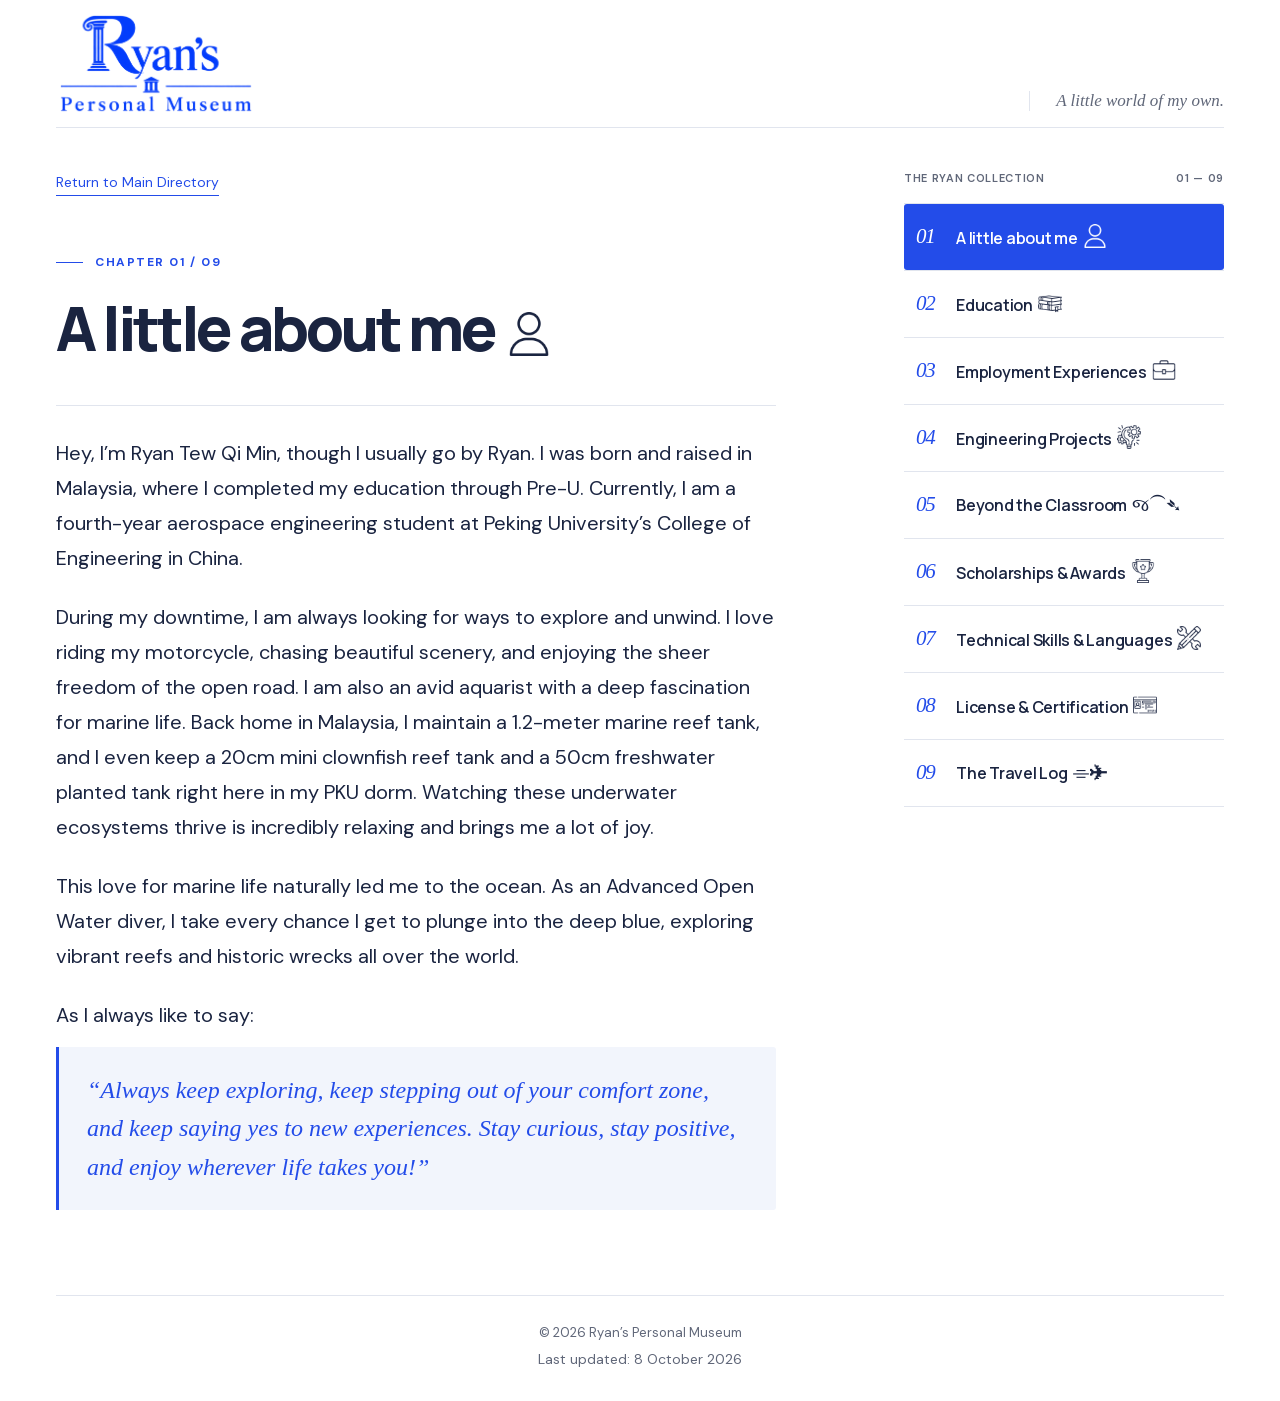
==== commit 63bfdb9e: "Update project galleries and animated GIFs — 8 October 2026" ====
--- a/about-me/index.html
+++ b/about-me/index.html
@@ -17,7 +17,7 @@
     .portrait-area{position:relative;isolation:isolate;margin:4px 16px 0 21px;padding:20px 16px 22px}.portrait-area:before{content:'';position:absolute;inset:50px 1px 5px 30px;z-index:-1;background:var(--yellow);border-radius:6px;transform:rotate(5deg)}.portrait-frame{background:#fff;padding:16px 16px 0;border:1px solid var(--line);box-shadow:0 15px 40px #23396812;transform:rotate(-4deg);border-radius:3px}.portrait-image{height:390px;position:relative;background:var(--paper);overflow:hidden;border-radius:1px}.portrait-image img[hidden],.placeholder[hidden]{display:none}.portrait-image img{display:block;width:100%;height:100%;object-fit:cover;object-position:center}.placeholder{height:100%;display:flex;align-items:center;justify-content:center;text-align:center;padding:30px}.placeholder-letter{font:italic 104px Georgia,serif;line-height:1;color:var(--blue);margin-bottom:21px;letter-spacing:-.07em}.placeholder p{font:italic 30px/1.2 Georgia,serif;color:var(--blue);margin:0}.caption{min-height:73px;display:flex;align-items:center;justify-content:space-between;gap:15px;color:var(--ink);font-size:12px;letter-spacing:.08em}.caption-name{font-size:22px;line-height:1;letter-spacing:0}.caption span:last-child{font:italic 20px Georgia,serif;letter-spacing:0;color:var(--blue)}.portrait-tag{position:absolute;right:-8px;top:0;z-index:2;background:var(--yellow);border:1px solid #ebc234;padding:11px 17px;font-size:12px;line-height:1.5;font-weight:700;letter-spacing:.08em;transform:rotate(6deg);box-shadow:0 3px 10px #1a24400a}
     .entrance-strip{border-top:1px solid var(--line);border-bottom:1px solid var(--line);display:flex;align-items:center;justify-content:space-between;gap:20px;padding:23px 0;font-size:12px;letter-spacing:.075em;font-weight:500}.entrance-strip .museum-note{font:italic 18px Georgia,serif;letter-spacing:0;color:var(--muted)}.ticket{display:flex;align-items:center;gap:12px}.ticket-icon{font-size:22px;color:var(--blue)}
     .about{padding-block:105px 110px;display:grid;grid-template-columns:.65fr 1fr;gap:65px;align-items:start}.section-number{font:italic 52px Georgia,serif;letter-spacing:-.08em;color:var(--blue);margin:0 0 20px}.about h2{font-family:Manrope,sans-serif;font-size:42px;line-height:1.2;letter-spacing:-.045em;margin:0}.about-copy{padding-top:12px}.about-lead{font:32px/1.45 Georgia,serif;margin:0 0 19px;max-width:640px}.about-copy>p:not(.about-lead){font-size:18px;line-height:1.75;color:var(--muted);margin:0;max-width:610px}.education{display:flex;align-items:center;gap:14px;margin-top:28px;font-size:14px;color:var(--blue)}.education svg{width:26px;height:26px;flex-shrink:0}.education strong{display:block;font-weight:600;line-height:1.6}.education span{font-size:13px;color:var(--muted)}.footer{border-top:1px solid var(--line);padding:28px 0 31px;display:flex;justify-content:space-between;align-items:center;font-size:13px;color:var(--muted)}.footer a:hover{color:var(--blue)}
-    .entrance-footer{justify-content:center;text-align:center}
+    .entrance-footer{justify-content:center;flex-direction:column;gap:8px;text-align:center}.last-updated{font-size:14px;line-height:1.5;white-space:nowrap}
     @media(min-width:1550px){.hero{min-height:calc(100svh - 183px)}}
     @media(max-width:1050px){.container{width:calc(100% - 64px)}.hero{gap:25px;min-height:640px}.hero h1{font-size:clamp(3.8rem,7.4vw,5rem)}.portrait-area{margin:0;padding:16px 8px 16px}.portrait-image{height:350px}.portrait-frame{padding:12px 12px 0}.welcome{font-size:18px}.nav-note{display:none}.about{gap:40px}.about-lead{font-size:28px}}
     @media(max-width:740px){.container{width:calc(100% - 40px)}.header{height:89px}.brand-mark{width:35px;height:40px;font-size:26px}.brand-name{font-size:23px}.brand-sub{font-size:10px}.nav{gap:18px;font-size:13px}.hero{grid-template-columns:1fr;padding:45px 0 50px;gap:38px}.eyebrow{margin-bottom:20px;font-size:11px}.hero h1{font-size:clamp(3.8rem,11vw,5.5rem);letter-spacing:-.065em;line-height:1.05}.welcome{font-size:18px;max-width:450px;margin:23px 0 25px}.portrait-area{width:min(380px,calc(100% - 24px));justify-self:center;margin:0 0 0 -5px;padding:18px 7px 16px}.portrait-image{height:345px}.portrait-tag{right:-12px;font-size:11px}.caption{min-height:65px}.entrance-strip{font-size:10px;gap:8px;padding:20px 0}.entrance-strip .museum-note{font-size:15px}.entrance-strip .edition{display:none}.about{grid-template-columns:1fr;padding:64px 0 65px;gap:23px}.section-number{font-size:40px;margin-bottom:13px}.about h2{font-size:35px}.about-copy{padding-top:0}.about-lead{font-size:26px}.about-copy>p:not(.about-lead){font-size:17px}.footer{gap:16px;font-size:12px;padding:24px 0}.little-note{font-size:12px}}
@@ -31,7 +31,7 @@
     .collection-page{display:grid;grid-template-columns:.9fr 1.1fr;gap:70px;align-items:start;min-height:calc(100svh - 197px);padding:76px 0 70px}.collection-intro{padding-top:22px}.collection-page h1,.chapter-page h1{font-family:Manrope,sans-serif;font-size:clamp(46px,4.8vw,68px);font-weight:800;line-height:1.12;letter-spacing:-.055em;margin:0}.collection-page h1 span{color:var(--blue)}.collection-welcome{max-width:340px;font-size:19px;line-height:1.7;color:var(--muted);margin:25px 0 42px}.collection-ticket{display:inline-flex;align-items:center;gap:23px;background:var(--yellow);padding:23px 27px;transform:rotate(-3deg);border:1px solid #ebc234;border-radius:3px}.collection-count{font:italic 62px/1 Georgia,serif;letter-spacing:-.08em;color:var(--ink)}.collection-ticket>span:last-child{font-size:12px;line-height:1.9;font-weight:600;letter-spacing:.07em}.collection-list-heading{display:flex;justify-content:space-between;gap:20px;font-size:12px;font-weight:600;letter-spacing:.09em;padding:0 18px 19px;color:var(--muted)}.chapter-list{margin:0;padding:0;list-style:none;border-top:1px solid var(--line)}.chapter-list li{border-bottom:1px solid var(--line)}.chapter-link{display:grid;grid-template-columns:44px 1fr;gap:21px;align-items:center;min-height:81px;padding:19px 18px;border-radius:3px;transition:background .2s,color .2s}.chapter-link:hover{background:var(--paper);color:var(--blue)}.chapter-link:focus-visible{outline-offset:-3px;background:var(--paper)}.chapter-number{font:italic 26px/1.2 Georgia,serif;color:var(--blue);letter-spacing:-.06em}.chapter-title{font-family:Manrope,sans-serif;font-size:21px;font-weight:600;line-height:1.4;letter-spacing:-.02em}.chapter-link:hover .chapter-title{text-decoration:underline;text-underline-offset:5px;text-decoration-thickness:1px}.collection-footnote{font:italic 17px/1.5 Georgia,serif;color:var(--muted);padding:0 18px;margin:22px 0 0}.back-link{display:inline-block;color:var(--blue);font-size:14px;border-bottom:1px solid currentColor;padding-bottom:4px;margin-bottom:58px}.back-link:hover{color:var(--ink)}.chapter-page{min-height:calc(100svh - 197px);padding:43px 0 85px;max-width:850px}.chapter-page h1{max-width:800px;overflow-wrap:break-word}.chapter-empty{margin-top:42px;border-top:1px solid var(--line);padding-top:26px}.chapter-status{display:inline-block;padding:7px 12px;background:var(--yellow);font-size:12px;letter-spacing:.09em;font-weight:600;border-radius:3px}.chapter-empty p{font-size:19px;line-height:1.7;color:var(--muted);margin:18px 0 0}.collection-footer{gap:20px}.collection-footer a{color:var(--blue)}
     @media(max-width:1050px){.collection-page{gap:40px;padding-top:58px}.collection-page h1{font-size:52px}.chapter-title{font-size:19px}.chapter-link{gap:14px;padding-inline:13px}.collection-list-heading,.collection-footnote{padding-inline:13px}.collection-welcome{font-size:18px}}
     @media(max-width:740px){.collection-page{grid-template-columns:1fr;gap:38px;padding:41px 0 48px}.collection-intro{padding:0}.collection-page h1,.chapter-page h1{font-size:clamp(42px,9vw,56px)}.collection-page .eyebrow,.chapter-page .eyebrow{font-size:12px}.collection-welcome{font-size:17px;max-width:370px;margin:20px 0 24px}.collection-ticket{padding:12px 19px;gap:16px;transform:rotate(-2deg)}.collection-count{font-size:39px}.collection-ticket>span:last-child{font-size:12px;line-height:1.7}.chapter-link{min-height:79px;grid-template-columns:32px 1fr;gap:15px;padding:19px 10px}.chapter-title{font-size:18px}.chapter-number{font-size:24px}.collection-list-heading{font-size:12px;padding-inline:10px;padding-bottom:17px;letter-spacing:.04em}.collection-footnote{font-size:16px;padding-inline:10px;margin-top:19px}.collection-footer{align-items:flex-start;flex-wrap:wrap;font-size:12px}.chapter-page{padding:30px 0 60px;min-height:calc(100svh - 195px)}.back-link{margin-bottom:47px}.chapter-empty{margin-top:31px}.chapter-empty p{font-size:17px}}
-    .chapter-footer{justify-content:center;text-align:center}
+    .chapter-footer{justify-content:center;flex-direction:column;gap:8px;text-align:center}
     .chapter-story{max-width:720px;margin-top:42px;border-top:1px solid var(--line);padding-top:30px}.chapter-story>p{font-size:1.125rem;line-height:1.85;color:var(--muted);margin:0 0 24px}.chapter-story .story-intro{font-size:1.25rem;line-height:1.75;color:var(--ink)}.chapter-story .story-motto-intro{margin-bottom:14px;color:var(--ink)}.story-motto{margin:0;padding:24px 28px;background:var(--paper);border-left:3px solid var(--blue);border-radius:0 3px 3px 0}.story-motto p{margin:0;font:italic 1.5rem/1.6 Georgia,serif;color:var(--blue)}
     @media(max-width:740px){.chapter-story{margin-top:31px;padding-top:24px}.chapter-story>p{font-size:1.0625rem;margin-bottom:22px}.chapter-story .story-intro{font-size:1.125rem}.story-motto{padding:20px}.story-motto p{font-size:1.25rem}}
     .collection-page{grid-template-columns:1fr;gap:40px}
@@ -151,7 +151,8 @@
         
       <div class="chapter-story">
         <p class="story-intro">Hey, I’m Ryan Tew Qi Min, though I usually go by Ryan. I was born and raised in Malaysia, where I completed my education through Pre-U. Currently, I am a fourth-year aerospace engineering student at Peking University’s College of Engineering in China.</p>
-        <p class="story-intro">Like many, you might be wondering why I chose to study in China. It meant stepping into a completely unfamiliar environment with a different culture, new seasons, unfamiliar food, and transitioning my academic language from English to Chinese. My answer is quite simple: stepping out of our comfort zones and embracing new challenges is how we truly grow.</p>
+        <p class="story-intro">During my downtime, I am always looking for ways to explore and unwind. I love riding my motorcycle, chasing beautiful scenery, and enjoying the sheer freedom of the open road. I am also an avid aquarist with a deep fascination for marine life. Back home in Malaysia, I maintain a 1.2-meter marine reef tank, and I even keep a 20cm mini clownfish reef tank and a 50cm freshwater planted tank right here in my PKU dorm. Watching these underwater ecosystems thrive is incredibly relaxing and brings me a lot of joy.</p>
+        <p class="story-intro">This love for marine life naturally led me to the ocean. As an Advanced Open Water diver, I take every chance I get to plunge into the deep blue, exploring vibrant reefs and historic wrecks all over the world.</p>
         <p class="story-intro story-motto-intro">As I always like to say:</p>
         <blockquote class="story-motto"><p>“Always keep exploring, keep stepping out of your comfort zone, and keep saying yes to new experiences. Stay curious, stay positive, and enjoy wherever life takes you!”</p></blockquote>
       </div>
@@ -173,7 +174,7 @@
         
       </nav>
     </main>
-    <footer class="footer chapter-footer"><span>© 2026 Ryan’s Personal Museum</span></footer>
+    <footer class="footer chapter-footer"><span>© 2026 Ryan’s Personal Museum</span><span class="last-updated">Last updated: <time datetime="2026-10-08">8 October 2026</time></span></footer>
   </div>
   
 </body>
